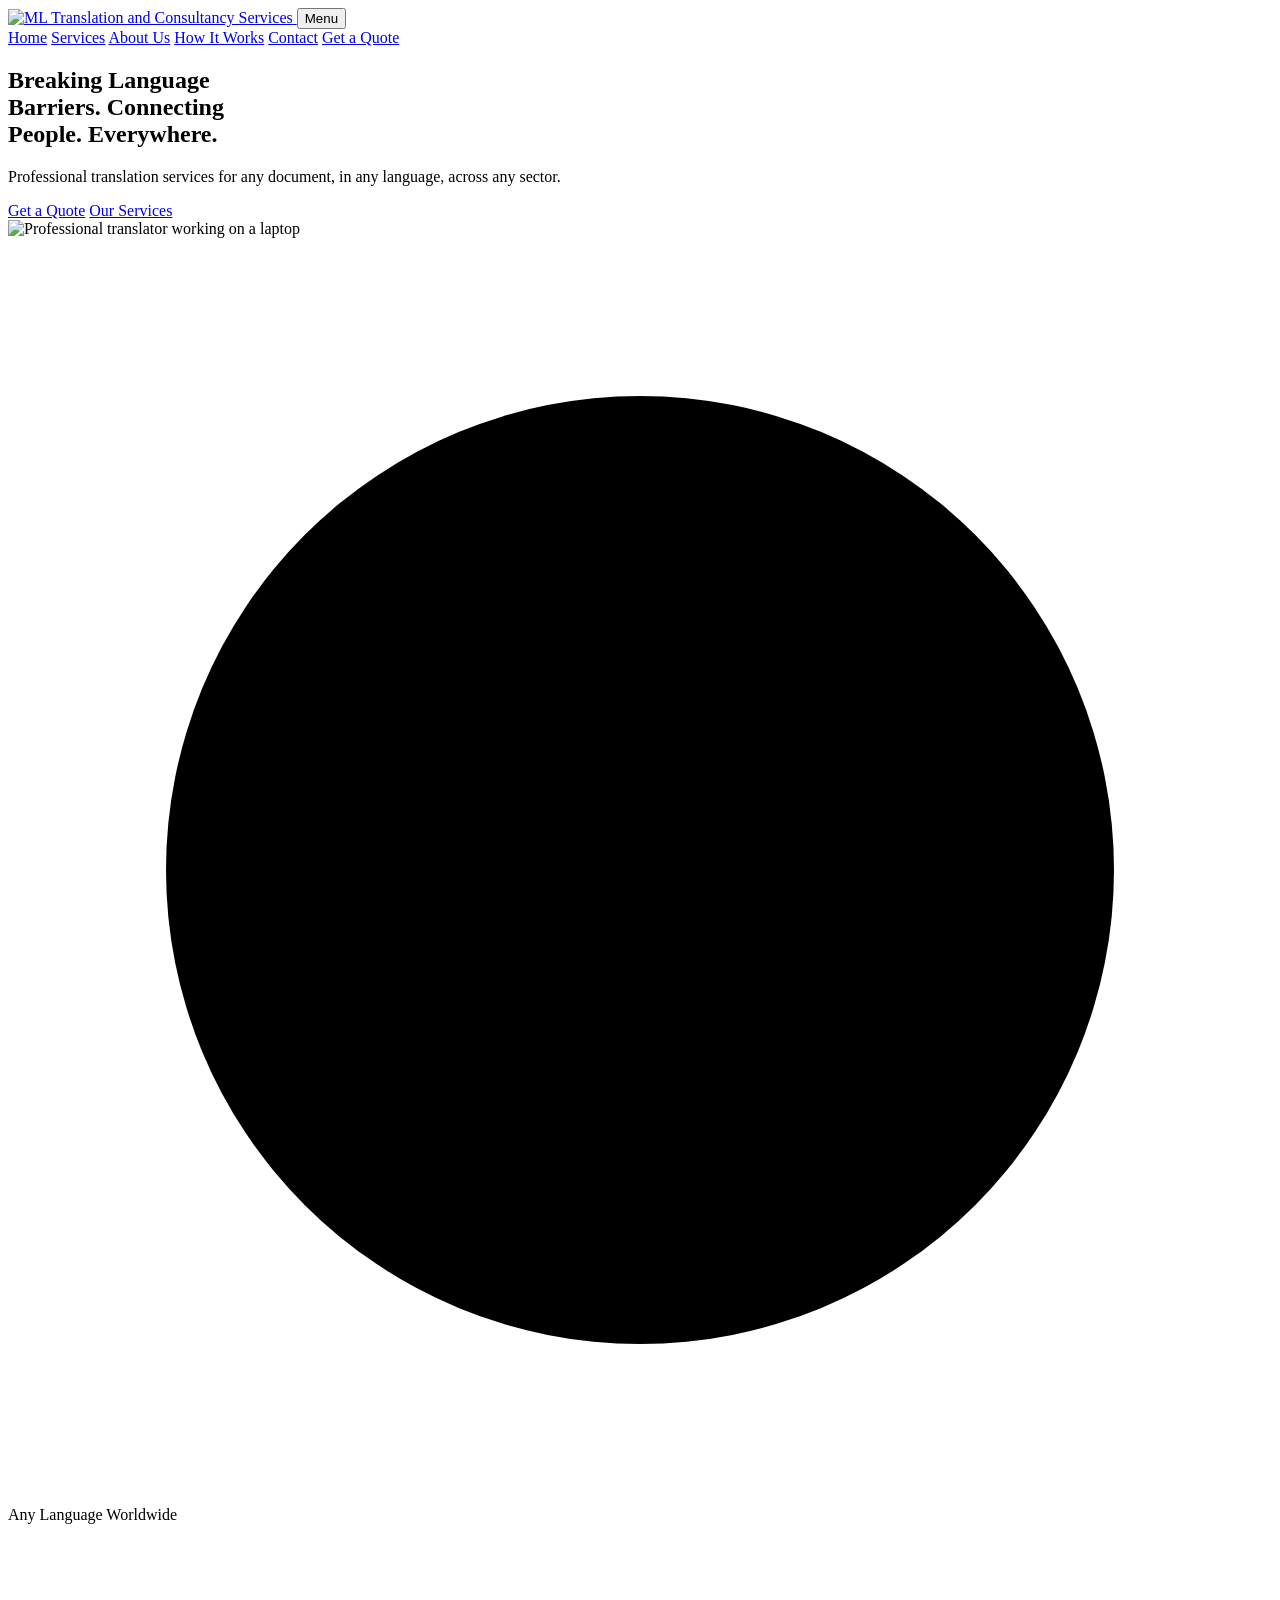
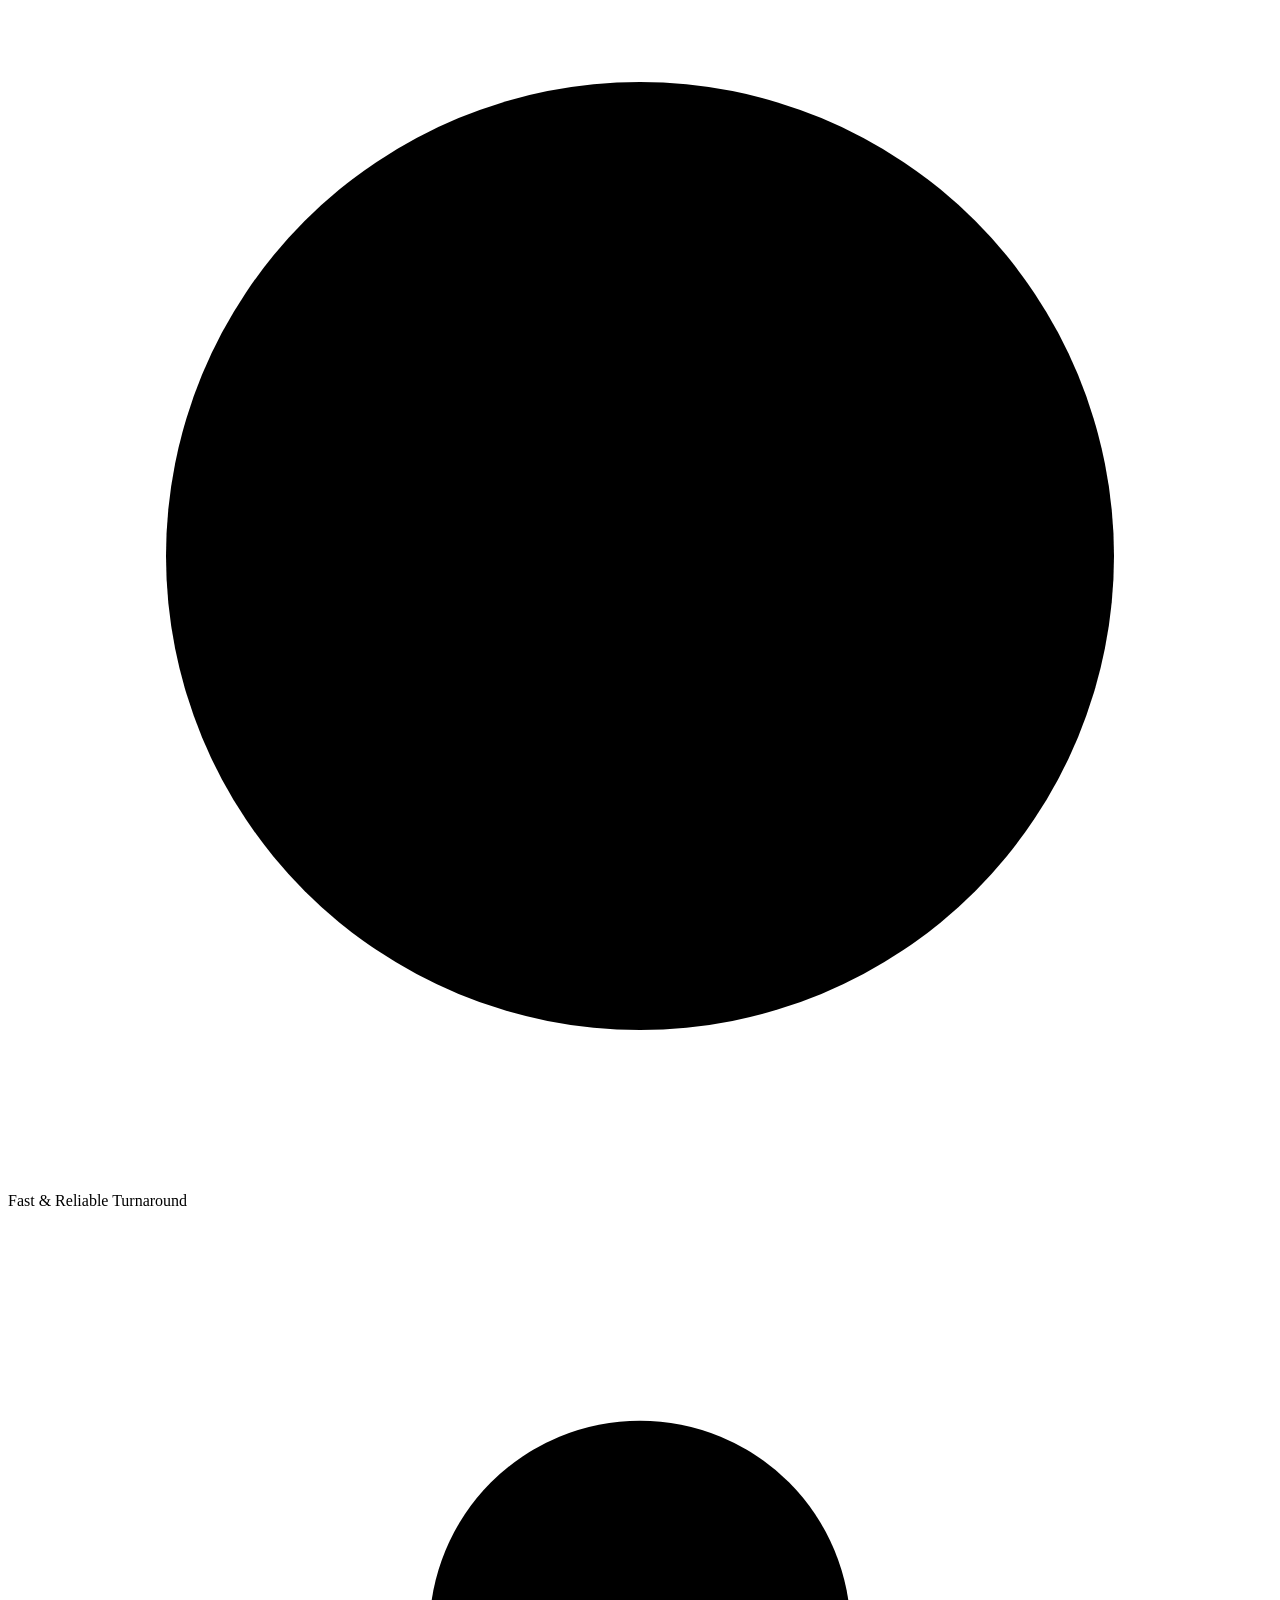
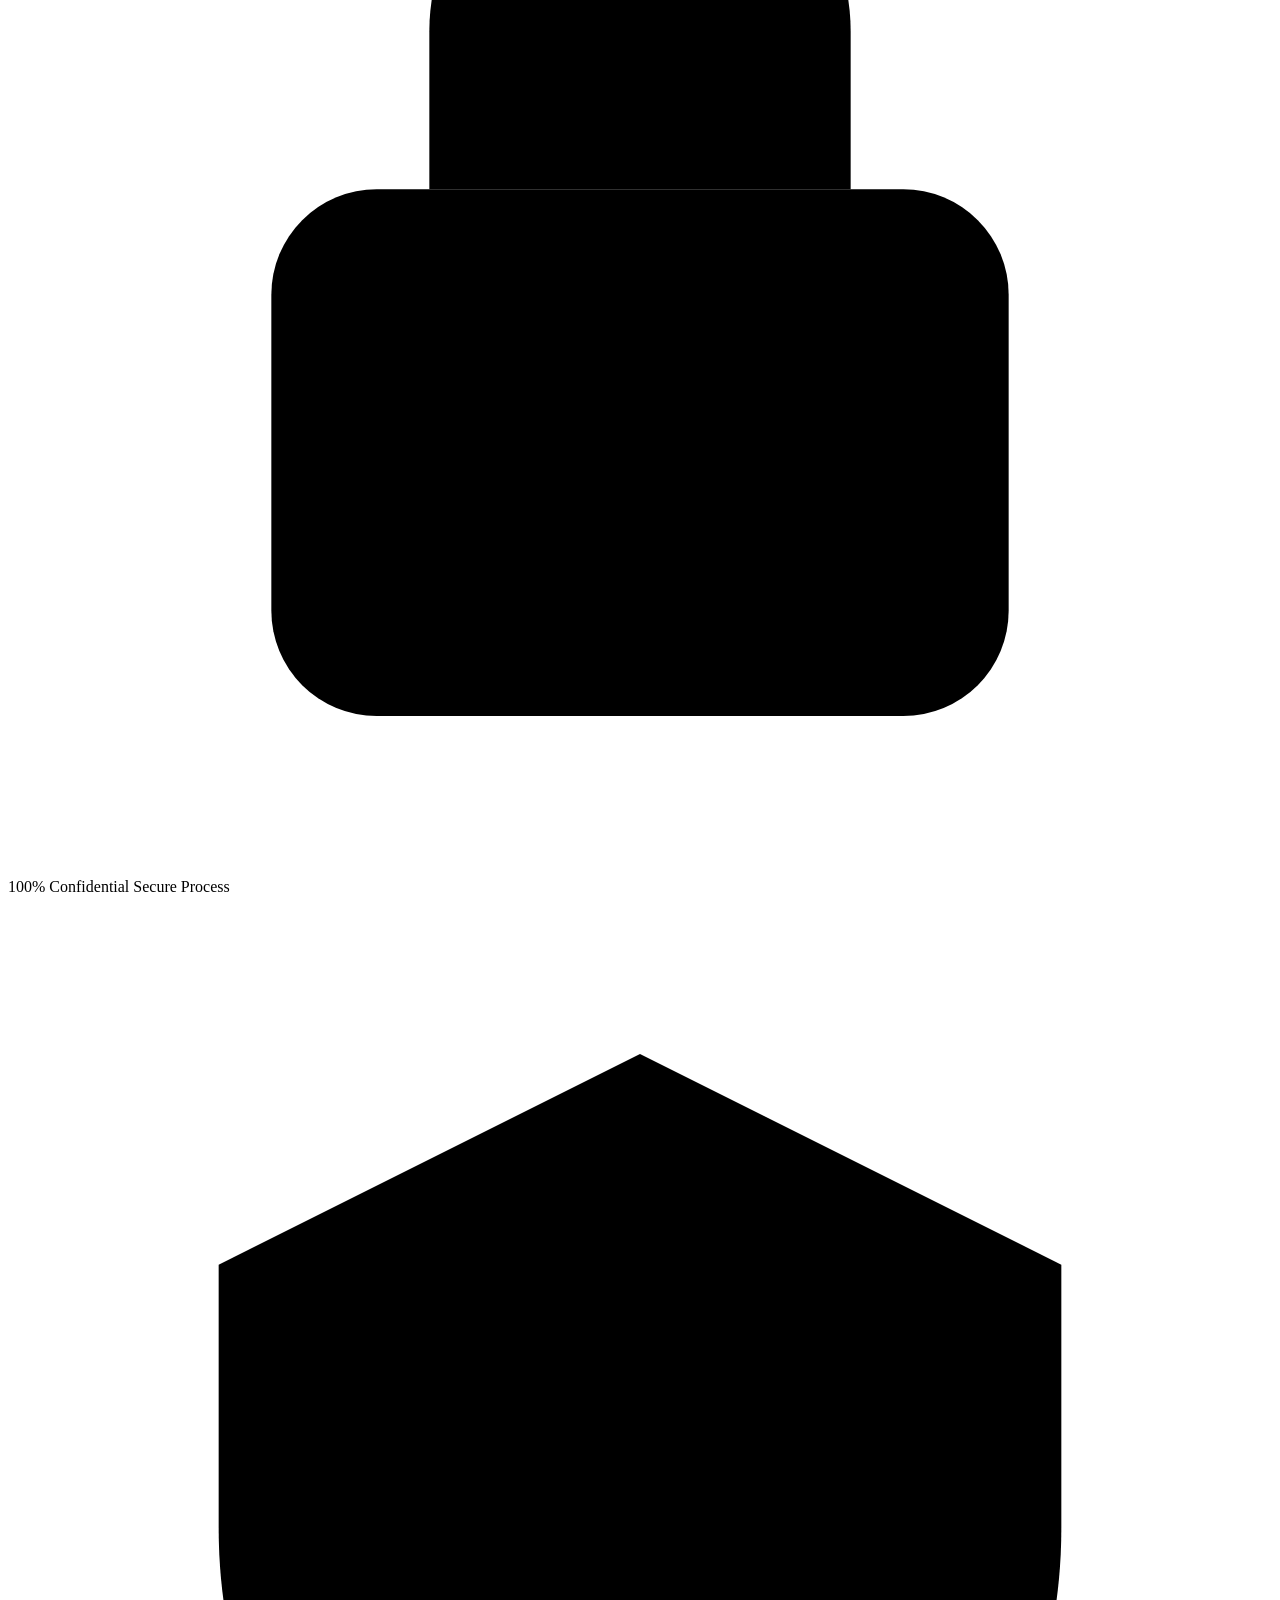
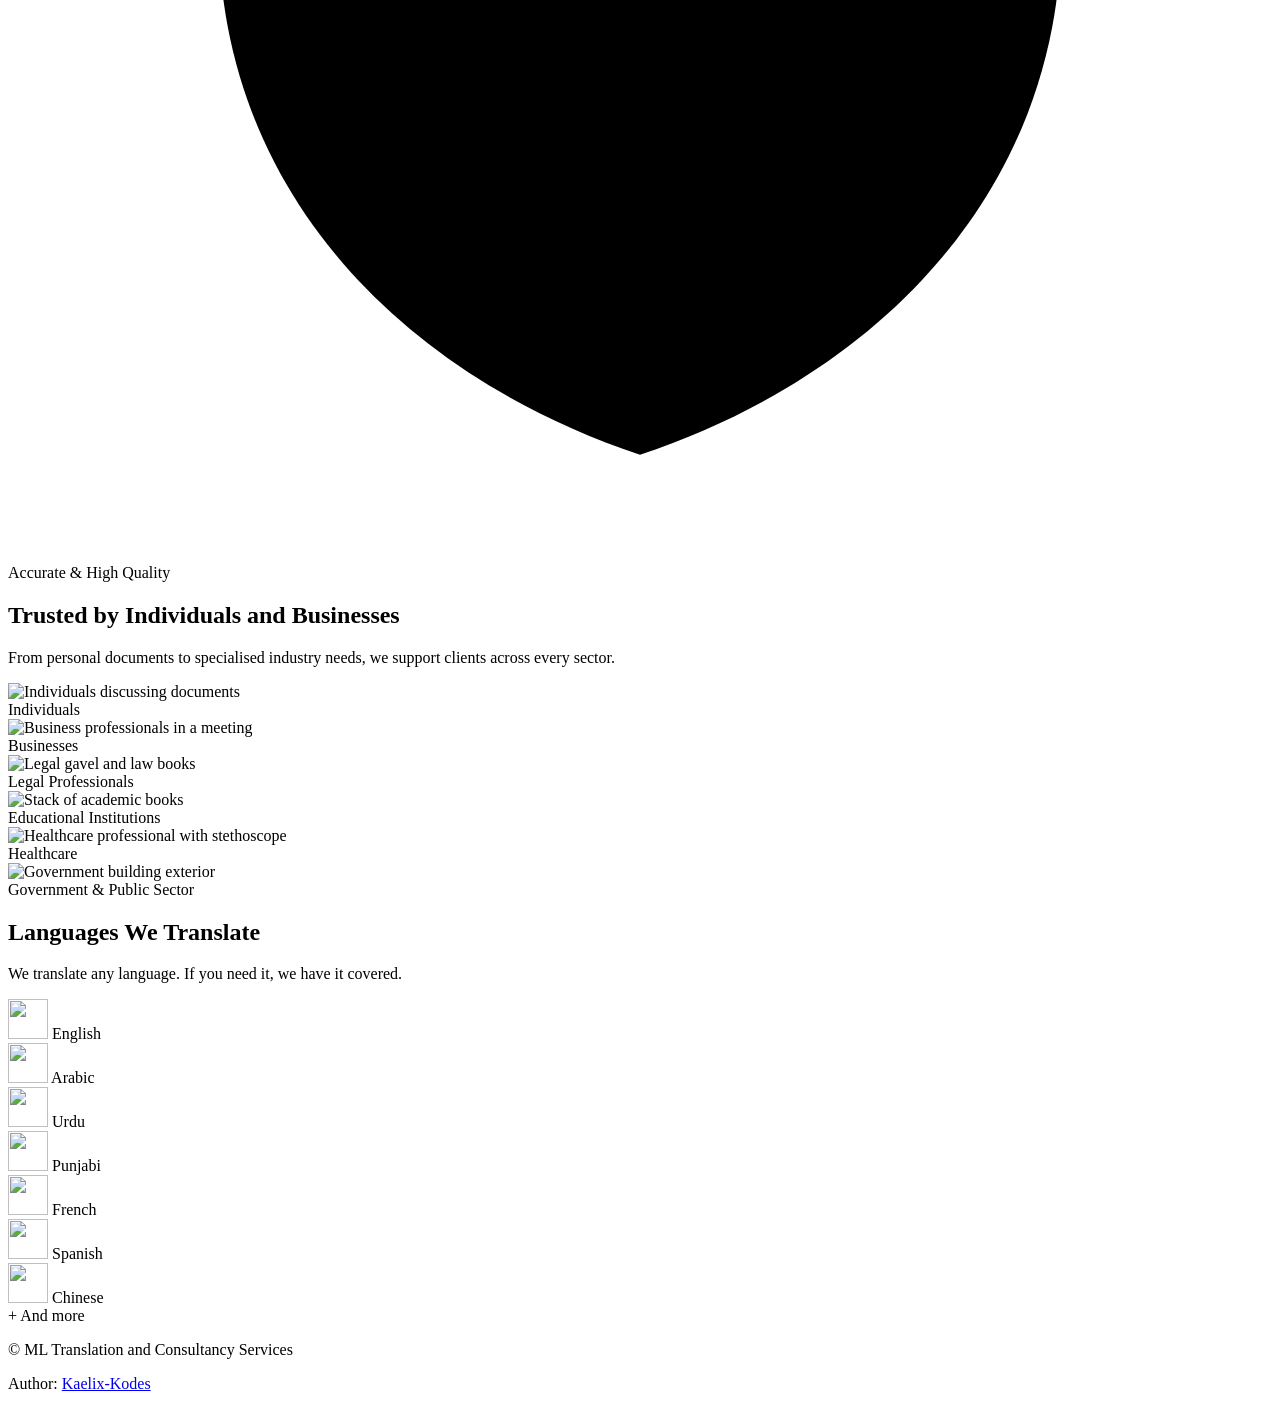
==== index.html @ 9644a15c "Add the ML Translation home page as the initial site entry point. Co-authored-by: Cursor <cursoragen" ====
<!DOCTYPE html>
<html lang="en">
  <head>
    <meta charset="UTF-8" />
    <meta name="viewport" content="width=device-width, initial-scale=1.0" />
    <title>ML Translation and Consultancy Services</title>
    <meta
      name="description"
      content="Professional translation services for any document, in any language, across any sector."
    />
    <link rel="stylesheet" href="css/styles.css" />
  </head>
  <body>
    <header class="site-header">
      <div class="container site-header__inner">
        <a class="logo" href="index.html">
          <img
            class="logo__image"
            src="assets/logo.jpg"
            alt="ML Translation and Consultancy Services"
            width="220"
            height="120"
          />
        </a>
        <button
          class="nav-toggle"
          aria-expanded="false"
          aria-controls="site-nav"
          type="button"
        >
          <span class="nav-toggle__bar"></span>
          <span class="visually-hidden">Menu</span>
        </button>
        <nav class="site-nav" id="site-nav">
          <a href="index.html" aria-current="page">Home</a>
          <a href="services.html">Services</a>
          <a href="about.html">About Us</a>
          <a href="how-it-works.html">How It Works</a>
          <a href="contact.html">Contact</a>
          <a class="btn btn--primary" href="contact.html">Get a Quote</a>
        </nav>
      </div>
    </header>

    <main>
      <section class="container hero">
        <div class="hero__content">
          <h1 class="hero__title">
            Breaking Language<br />
            Barriers.<span class="accent"> Connecting</span><br />
            People. Everywhere.
          </h1>
          <p class="hero__text">
            Professional translation services for any document, in any language,
            across any sector.
          </p>
          <div class="hero__actions">
            <a class="btn btn--primary" href="contact.html">Get a Quote</a>
            <a class="btn btn--ghost" href="services.html">Our Services</a>
          </div>
        </div>
        <div class="hero__media">
          <img
            src="https://images.unsplash.com/photo-1573496359142-b8d87734a5a2?w=1200&q=80"
            alt="Professional translator working on a laptop"
            width="1200"
            height="900"
          />
        </div>
      </section>

      <section class="trust-bar" aria-label="Key benefits">
        <div class="container trust-bar__grid">
          <div class="trust-bar__item">
            <span class="trust-bar__icon" aria-hidden="true">
              <svg viewBox="0 0 24 24"><circle cx="12" cy="12" r="9" /><path d="M3 12h18M12 3a15 15 0 0 1 0 18M12 3a15 15 0 0 0 0 18" /></svg>
            </span>
            Any Language Worldwide
          </div>
          <div class="trust-bar__item">
            <span class="trust-bar__icon" aria-hidden="true">
              <svg viewBox="0 0 24 24"><circle cx="12" cy="12" r="9" /><path d="M12 7v5l3 2" /></svg>
            </span>
            Fast &amp; Reliable Turnaround
          </div>
          <div class="trust-bar__item">
            <span class="trust-bar__icon" aria-hidden="true">
              <svg viewBox="0 0 24 24"><rect x="5" y="11" width="14" height="10" rx="2" /><path d="M8 11V8a4 4 0 0 1 8 0v3" /></svg>
            </span>
            100% Confidential Secure Process
          </div>
          <div class="trust-bar__item">
            <span class="trust-bar__icon" aria-hidden="true">
              <svg viewBox="0 0 24 24"><path d="M12 3l8 4v5c0 5-3.5 8.5-8 10-4.5-1.5-8-5-8-10V7l8-4z" /><path d="M9 12l2 2 4-4" /></svg>
            </span>
            Accurate &amp; High Quality
          </div>
        </div>
      </section>

      <section class="section">
        <div class="container">
          <h2 class="section__title">Trusted by Individuals and Businesses</h2>
          <p class="section__lead">
            From personal documents to specialised industry needs, we support
            clients across every sector.
          </p>
          <div class="audience-grid">
            <article class="card audience-card">
              <img
                src="https://images.unsplash.com/photo-1521737711867-e3b97375f902?w=800&q=80"
                alt="Individuals discussing documents"
                width="800"
                height="500"
              />
              <div class="audience-card__body">Individuals</div>
            </article>
            <article class="card audience-card">
              <img
                src="https://images.unsplash.com/photo-1556761175-5973dc0f32e7?w=800&q=80"
                alt="Business professionals in a meeting"
                width="800"
                height="500"
              />
              <div class="audience-card__body">Businesses</div>
            </article>
            <article class="card audience-card">
              <img
                src="https://images.unsplash.com/photo-1589829545856-d10d557cf95f?w=800&q=80"
                alt="Legal gavel and law books"
                width="800"
                height="500"
              />
              <div class="audience-card__body">Legal Professionals</div>
            </article>
            <article class="card audience-card">
              <img
                src="https://images.unsplash.com/photo-1524995997946-a1c2e315a42f?w=800&q=80"
                alt="Stack of academic books"
                width="800"
                height="500"
              />
              <div class="audience-card__body">Educational Institutions</div>
            </article>
            <article class="card audience-card">
              <img
                src="https://images.unsplash.com/photo-1576091160399-112ba8d25d1d?w=800&q=80"
                alt="Healthcare professional with stethoscope"
                width="800"
                height="500"
              />
              <div class="audience-card__body">Healthcare</div>
            </article>
            <article class="card audience-card">
              <img
                src="https://images.unsplash.com/photo-1529107386315-e1a2ed48a620?w=800&q=80"
                alt="Government building exterior"
                width="800"
                height="500"
              />
              <div class="audience-card__body">Government &amp; Public Sector</div>
            </article>
          </div>
        </div>
      </section>

      <section class="section section--tight languages">
        <div class="container">
          <h2 class="section__title">Languages We Translate</h2>
          <p class="section__lead">
            We translate any language. If you need it, we have it covered.
          </p>
          <div class="languages__row">
            <div class="language-item">
              <img class="language-item__flag" src="https://flagcdn.com/w80/gb.png" alt="" width="40" height="40" />
              English
            </div>
            <div class="language-item">
              <img class="language-item__flag" src="https://flagcdn.com/w80/sa.png" alt="" width="40" height="40" />
              Arabic
            </div>
            <div class="language-item">
              <img class="language-item__flag" src="https://flagcdn.com/w80/pk.png" alt="" width="40" height="40" />
              Urdu
            </div>
            <div class="language-item">
              <img class="language-item__flag" src="https://flagcdn.com/w80/in.png" alt="" width="40" height="40" />
              Punjabi
            </div>
            <div class="language-item">
              <img class="language-item__flag" src="https://flagcdn.com/w80/fr.png" alt="" width="40" height="40" />
              French
            </div>
            <div class="language-item">
              <img class="language-item__flag" src="https://flagcdn.com/w80/es.png" alt="" width="40" height="40" />
              Spanish
            </div>
            <div class="language-item">
              <img class="language-item__flag" src="https://flagcdn.com/w80/cn.png" alt="" width="40" height="40" />
              Chinese
            </div>
            <div class="language-item">
              <span class="language-item__more" aria-hidden="true">+</span>
              And more
            </div>
          </div>
        </div>
      </section>
    </main>

    <footer class="site-footer">
      <div class="container site-footer__inner">
        <p>
          &copy; <span id="year"></span> ML Translation and Consultancy Services
        </p>
        <p>
          Author:
          <a
            href="https://www.kaelix-kodes.com"
            target="_blank"
            rel="noopener noreferrer"
            >Kaelix-Kodes</a
          >
        </p>
      </div>
    </footer>

    <script src="js/main.js"></script>
  </body>
</html>
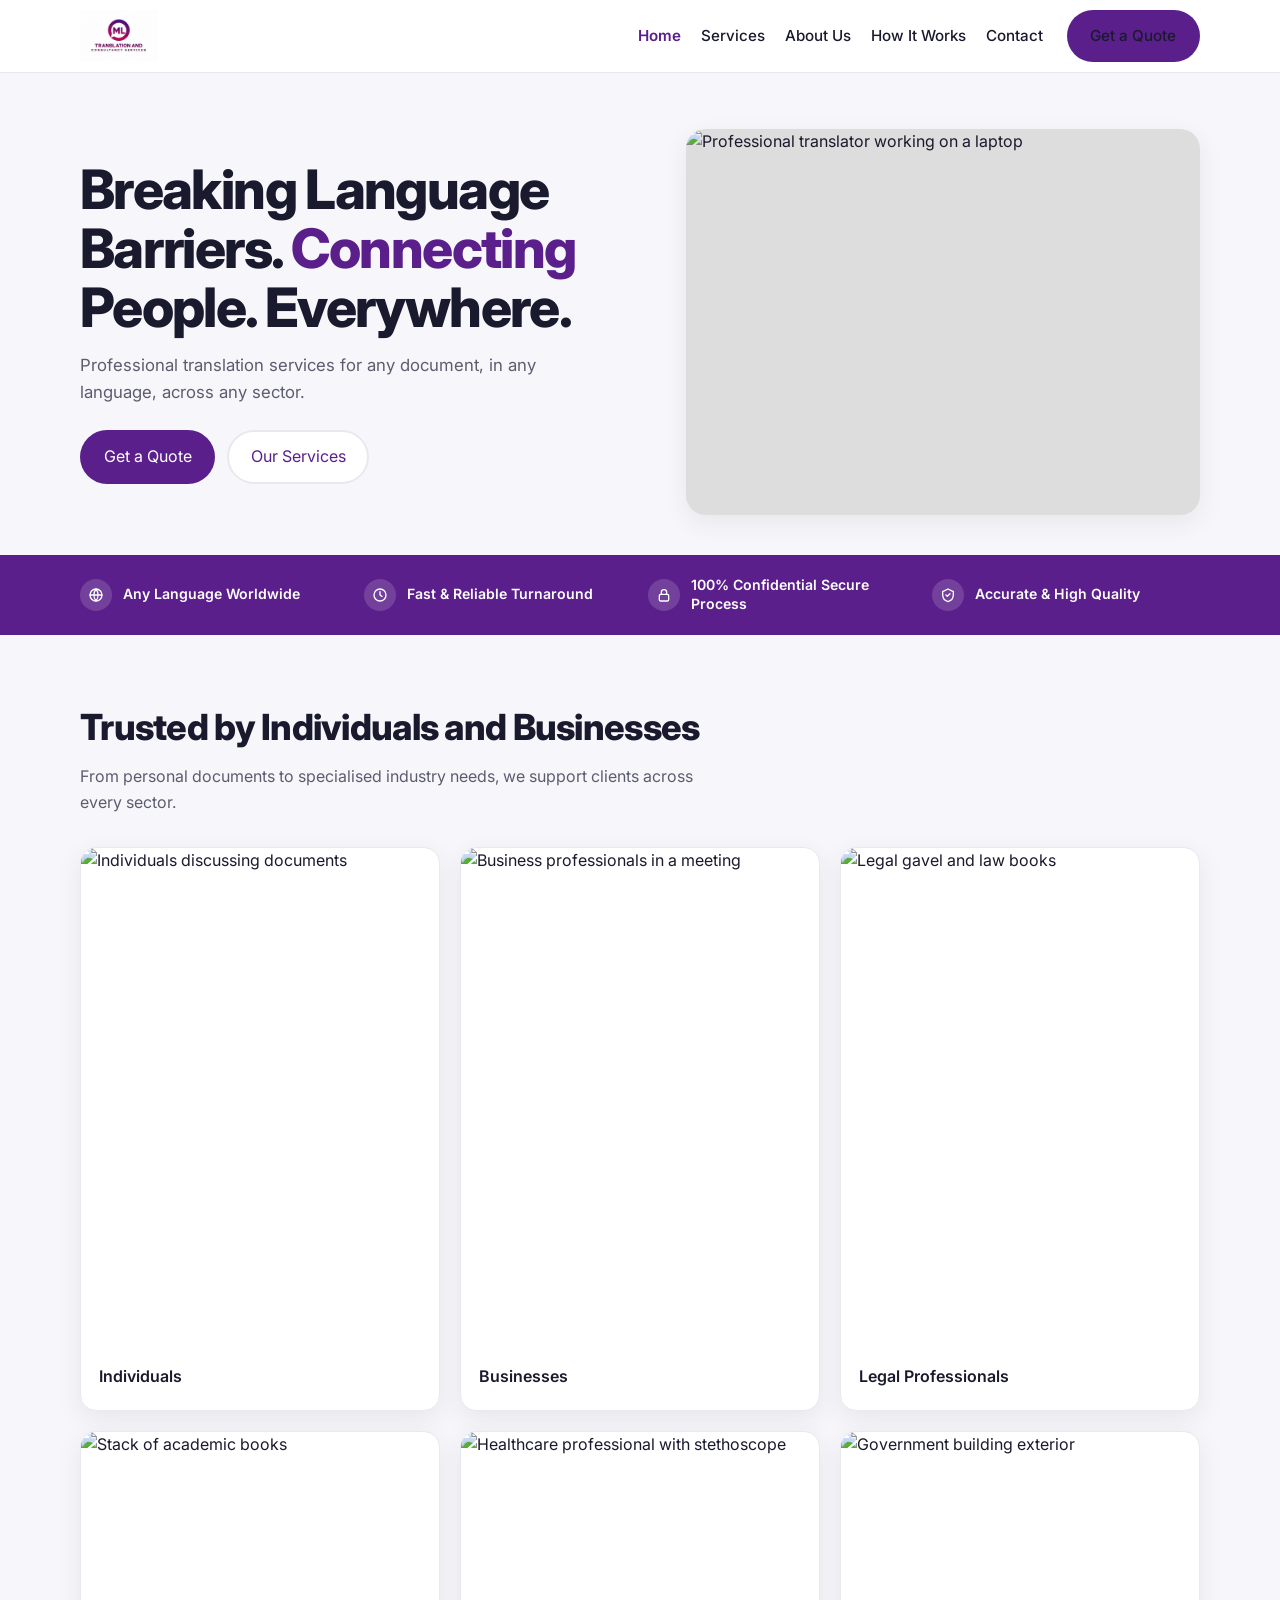
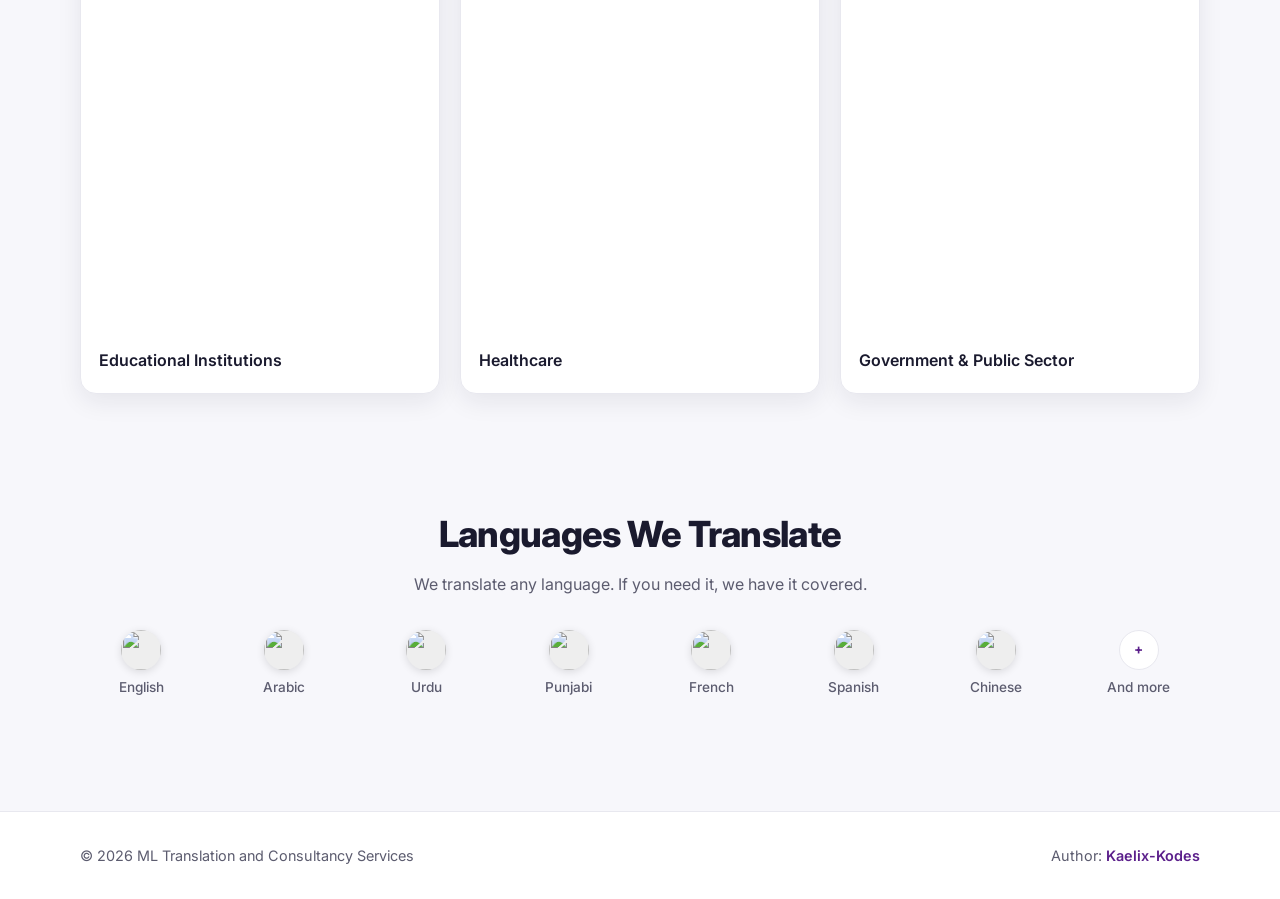
==== commit 69d6c31b: "Update homepage structure and logo asset" ====
--- a/index.html
+++ b/index.html
@@ -10,16 +10,16 @@
     />
     <link rel="stylesheet" href="css/styles.css" />
   </head>
-  <body>
+  <body class="home-page">
     <header class="site-header">
       <div class="container site-header__inner">
         <a class="logo" href="index.html">
           <img
             class="logo__image"
-            src="assets/logo.jpg"
+            src="assets/logo.jpeg"
             alt="ML Translation and Consultancy Services"
-            width="220"
-            height="120"
+            width="1536"
+            height="1024"
           />
         </a>
         <button
@@ -61,7 +61,7 @@
         </div>
         <div class="hero__media">
           <img
-            src="https://images.unsplash.com/photo-1573496359142-b8d87734a5a2?w=1200&q=80"
+            src="https://images.pexels.com/photos/5387239/pexels-photo-5387239.jpeg?auto=compress&amp;cs=tinysrgb&amp;w=1600"
             alt="Professional translator working on a laptop"
             width="1200"
             height="900"
@@ -98,7 +98,7 @@
         </div>
       </section>
 
-      <section class="section">
+      <section class="section audience">
         <div class="container">
           <h2 class="section__title">Trusted by Individuals and Businesses</h2>
           <p class="section__lead">
--- a/css/styles.css
+++ b/css/styles.css
@@ -0,0 +1,953 @@
+@import url("https://fonts.googleapis.com/css2?family=Inter:wght@400;500;600;700;800&display=swap");
+
+:root {
+  --color-primary: #5b1f8b;
+  --color-primary-dark: #4a1870;
+  --color-text: #1a1a2e;
+  --color-muted: #5c5c6f;
+  --color-bg: #f7f7fb;
+  --color-surface: #ffffff;
+  --color-border: #e8e8ef;
+  --radius: 1rem;
+  --radius-pill: 999px;
+  --shadow: 0 8px 24px rgba(26, 26, 46, 0.08);
+  --container: 1120px;
+  --font: "Inter", system-ui, -apple-system, sans-serif;
+}
+
+*,
+*::before,
+*::after {
+  box-sizing: border-box;
+}
+
+html {
+  scroll-behavior: smooth;
+}
+
+body {
+  margin: 0;
+  font-family: var(--font);
+  color: var(--color-text);
+  background: var(--color-bg);
+  line-height: 1.6;
+  min-height: 100dvh;
+}
+
+img {
+  max-width: 100%;
+  display: block;
+}
+
+a {
+  color: inherit;
+}
+
+.container {
+  width: min(100% - 2rem, var(--container));
+  margin-inline: auto;
+}
+
+.btn {
+  display: inline-flex;
+  align-items: center;
+  justify-content: center;
+  gap: 0.5rem;
+  padding: 0.75rem 1.35rem;
+  border-radius: var(--radius-pill);
+  font-weight: 600;
+  text-decoration: none;
+  border: 2px solid transparent;
+  cursor: pointer;
+  font: inherit;
+  transition: background 0.2s ease, color 0.2s ease, transform 0.15s ease;
+}
+
+.btn:active {
+  transform: scale(0.98);
+}
+
+.btn--primary {
+  background: var(--color-primary);
+  color: #fff;
+}
+
+.btn--primary:hover {
+  background: var(--color-primary-dark);
+}
+
+.btn--ghost {
+  background: #fff;
+  color: var(--color-primary);
+  border-color: var(--color-border);
+}
+
+.btn--ghost:hover {
+  border-color: var(--color-primary);
+}
+
+.btn--light {
+  background: #fff;
+  color: var(--color-primary);
+}
+
+.btn--light:hover {
+  background: #f3eafc;
+}
+
+.site-header {
+  background: #fff;
+  border-bottom: 1px solid var(--color-border);
+  position: sticky;
+  top: 0;
+  z-index: 50;
+}
+
+.site-header__inner {
+  display: flex;
+  align-items: center;
+  justify-content: space-between;
+  gap: 1rem;
+  min-height: 4.5rem;
+  position: relative;
+}
+
+.logo {
+  display: flex;
+  align-items: center;
+  text-decoration: none;
+  color: inherit;
+  flex-shrink: 0;
+}
+
+.logo__image {
+  display: block;
+  height: 3.25rem;
+  width: auto;
+  max-width: min(220px, 55vw);
+  object-fit: contain;
+}
+
+.site-nav {
+  display: flex;
+  align-items: center;
+  gap: 1.25rem;
+}
+
+.site-nav a {
+  text-decoration: none;
+  color: var(--color-text);
+  font-weight: 500;
+  font-size: 0.95rem;
+}
+
+.site-nav a:hover {
+  color: var(--color-primary);
+}
+
+.site-nav a.is-active,
+.site-nav a[aria-current="page"] {
+  color: var(--color-primary);
+  font-weight: 600;
+}
+
+.site-nav .btn {
+  margin-left: 0.25rem;
+}
+
+.nav-toggle {
+  display: none;
+  background: none;
+  border: 0;
+  padding: 0.5rem;
+  cursor: pointer;
+}
+
+.nav-toggle__bar {
+  display: block;
+  width: 1.4rem;
+  height: 2px;
+  background: var(--color-text);
+  box-shadow: 0 6px 0 var(--color-text), 0 -6px 0 var(--color-text);
+}
+
+.site-footer {
+  margin-top: 4rem;
+  padding: 2rem 0;
+  background: #fff;
+  border-top: 1px solid var(--color-border);
+  color: var(--color-muted);
+  font-size: 0.9rem;
+}
+
+.site-footer__inner {
+  display: flex;
+  flex-wrap: wrap;
+  justify-content: space-between;
+  gap: 0.75rem;
+  align-items: center;
+}
+
+.site-footer p {
+  margin: 0;
+}
+
+.site-footer a {
+  color: var(--color-primary);
+  font-weight: 600;
+  text-decoration: none;
+}
+
+.site-footer a:hover {
+  text-decoration: underline;
+}
+
+.section {
+  padding: 4rem 0;
+}
+
+.section--tight {
+  padding: 3rem 0;
+}
+
+.section__title {
+  font-size: clamp(1.75rem, 3vw, 2.25rem);
+  margin: 0 0 0.5rem;
+  font-weight: 800;
+  letter-spacing: -0.02em;
+}
+
+.section__lead {
+  color: var(--color-muted);
+  margin: 0 0 2rem;
+  max-width: 40rem;
+}
+
+.card {
+  background: var(--color-surface);
+  border: 1px solid var(--color-border);
+  border-radius: var(--radius);
+  overflow: hidden;
+  box-shadow: var(--shadow);
+}
+
+.visually-hidden {
+  position: absolute;
+  width: 1px;
+  height: 1px;
+  padding: 0;
+  margin: -1px;
+  overflow: hidden;
+  clip: rect(0, 0, 0, 0);
+  border: 0;
+}
+
+/* Home */
+.hero {
+  display: grid;
+  grid-template-columns: 1.1fr 1fr;
+  gap: 2.5rem;
+  align-items: center;
+  padding: 3.5rem 0 2.5rem;
+}
+
+.hero__title {
+  font-size: clamp(2.2rem, 4.5vw, 3.4rem);
+  line-height: 1.08;
+  margin: 0 0 1rem;
+  font-weight: 800;
+  letter-spacing: -0.03em;
+}
+
+.hero__title .accent {
+  color: var(--color-primary);
+}
+
+.hero__text {
+  color: var(--color-muted);
+  margin: 0 0 1.5rem;
+  max-width: 32rem;
+  font-size: 1.05rem;
+}
+
+.hero__actions {
+  display: flex;
+  flex-wrap: wrap;
+  gap: 0.75rem;
+}
+
+.hero__media {
+  border-radius: 1.25rem;
+  overflow: hidden;
+  box-shadow: var(--shadow);
+  aspect-ratio: 4 / 3;
+  background: #ddd;
+}
+
+.hero__media img {
+  width: 100%;
+  height: 100%;
+  object-fit: cover;
+}
+
+.trust-bar {
+  background: var(--color-primary);
+  color: #fff;
+  padding: 1.35rem 0;
+}
+
+.trust-bar__grid {
+  display: grid;
+  grid-template-columns: repeat(4, 1fr);
+  gap: 1rem;
+}
+
+.trust-bar__item {
+  display: flex;
+  align-items: center;
+  gap: 0.7rem;
+  font-size: 0.88rem;
+  font-weight: 600;
+  line-height: 1.3;
+}
+
+.trust-bar__icon {
+  width: 2rem;
+  height: 2rem;
+  border-radius: 50%;
+  background: rgba(255, 255, 255, 0.15);
+  display: grid;
+  place-items: center;
+  flex-shrink: 0;
+}
+
+.trust-bar__icon svg {
+  width: 1rem;
+  height: 1rem;
+  fill: none;
+  stroke: currentColor;
+  stroke-width: 2;
+  stroke-linecap: round;
+  stroke-linejoin: round;
+}
+
+.audience-grid {
+  display: grid;
+  grid-template-columns: repeat(3, 1fr);
+  gap: 1.25rem;
+}
+
+.audience-card img {
+  aspect-ratio: 16 / 10;
+  width: 100%;
+  object-fit: cover;
+}
+
+.audience-card__body {
+  padding: 1rem 1.1rem 1.25rem;
+  font-weight: 600;
+}
+
+.languages {
+  text-align: center;
+}
+
+.languages .section__lead {
+  margin-inline: auto;
+}
+
+.languages__row {
+  display: grid;
+  grid-template-columns: repeat(8, 1fr);
+  gap: 1.25rem;
+  align-items: start;
+  margin-top: 2rem;
+}
+
+.language-item {
+  display: grid;
+  gap: 0.45rem;
+  justify-items: center;
+  font-size: 0.85rem;
+  font-weight: 500;
+  color: var(--color-muted);
+}
+
+.language-item__flag {
+  width: 2.5rem;
+  height: 2.5rem;
+  border-radius: 50%;
+  object-fit: cover;
+  box-shadow: 0 2px 8px rgba(0, 0, 0, 0.12);
+  background: #eee;
+}
+
+.language-item__more {
+  width: 2.5rem;
+  height: 2.5rem;
+  border-radius: 50%;
+  background: #fff;
+  border: 1px solid var(--color-border);
+  display: grid;
+  place-items: center;
+  font-weight: 700;
+  color: var(--color-primary);
+}
+
+/* Services */
+.page-intro {
+  padding: 3rem 0 1rem;
+}
+
+.page-hero-media {
+  border-radius: var(--radius);
+  overflow: hidden;
+  margin-bottom: 2rem;
+  aspect-ratio: 21 / 7;
+  background: #ddd;
+}
+
+.page-hero-media img {
+  width: 100%;
+  height: 100%;
+  object-fit: cover;
+}
+
+.services-grid {
+  display: grid;
+  grid-template-columns: repeat(3, 1fr);
+  gap: 1.25rem;
+}
+
+.service-card img {
+  aspect-ratio: 16 / 10;
+  width: 100%;
+  object-fit: cover;
+}
+
+.service-card__body {
+  padding: 1.1rem 1.2rem 1.35rem;
+}
+
+.service-card__body h3 {
+  margin: 0 0 0.4rem;
+  font-size: 1.05rem;
+}
+
+.service-card__body p {
+  margin: 0;
+  color: var(--color-muted);
+  font-size: 0.92rem;
+}
+
+.cta-banner {
+  margin-top: 3rem;
+  background: var(--color-primary);
+  color: #fff;
+  border-radius: 1.25rem;
+  padding: 1.75rem 2rem;
+  display: flex;
+  flex-wrap: wrap;
+  align-items: center;
+  justify-content: space-between;
+  gap: 1rem;
+}
+
+.cta-banner h2 {
+  margin: 0 0 0.35rem;
+  font-size: 1.35rem;
+}
+
+.cta-banner p {
+  margin: 0;
+  opacity: 0.92;
+}
+
+/* About */
+.eyebrow {
+  color: var(--color-primary);
+  font-weight: 600;
+  font-size: 0.95rem;
+  margin: 0 0 0.5rem;
+}
+
+.about-grid {
+  display: grid;
+  grid-template-columns: 1.1fr 1fr;
+  gap: 2.5rem;
+  align-items: center;
+}
+
+.about-grid__media {
+  border-radius: var(--radius);
+  overflow: hidden;
+  aspect-ratio: 4 / 3;
+  box-shadow: var(--shadow);
+  background: #ddd;
+}
+
+.about-grid__media img {
+  width: 100%;
+  height: 100%;
+  object-fit: cover;
+}
+
+.value-grid {
+  display: grid;
+  grid-template-columns: repeat(4, 1fr);
+  gap: 1.25rem;
+  margin-top: 3rem;
+}
+
+.value-card {
+  background: #fff;
+  border: 1px solid var(--color-border);
+  border-radius: var(--radius);
+  padding: 1.35rem 1.15rem;
+  text-align: center;
+  box-shadow: var(--shadow);
+}
+
+.value-card__icon {
+  width: 2.75rem;
+  height: 2.75rem;
+  margin: 0 auto 0.75rem;
+  border-radius: 50%;
+  background: rgba(91, 31, 139, 0.1);
+  color: var(--color-primary);
+  display: grid;
+  place-items: center;
+}
+
+.value-card__icon svg {
+  width: 1.25rem;
+  height: 1.25rem;
+  fill: none;
+  stroke: currentColor;
+  stroke-width: 2;
+  stroke-linecap: round;
+  stroke-linejoin: round;
+}
+
+.value-card h3 {
+  margin: 0 0 0.4rem;
+  font-size: 1rem;
+}
+
+.value-card p {
+  margin: 0;
+  color: var(--color-muted);
+  font-size: 0.88rem;
+}
+
+.about-cta {
+  margin-top: 3rem;
+  display: grid;
+  grid-template-columns: 1.2fr 1fr;
+  border-radius: 1.25rem;
+  overflow: hidden;
+  min-height: 280px;
+  box-shadow: var(--shadow);
+}
+
+.about-cta__media {
+  background: #1e293b;
+  min-height: 280px;
+}
+
+.about-cta__media img {
+  width: 100%;
+  height: 100%;
+  object-fit: cover;
+  min-height: 280px;
+}
+
+.about-cta__body {
+  padding: 2.25rem;
+  display: flex;
+  flex-direction: column;
+  justify-content: center;
+  gap: 1rem;
+  background: linear-gradient(135deg, #1e293b, #5b1f8b);
+  color: #fff;
+}
+
+.about-cta__body h2 {
+  margin: 0;
+  font-size: clamp(1.5rem, 2.5vw, 2rem);
+  line-height: 1.2;
+}
+
+.about-cta__body p {
+  margin: 0;
+  opacity: 0.9;
+}
+
+/* How it works */
+.steps {
+  display: flex;
+  align-items: flex-start;
+  justify-content: space-between;
+  gap: 0.5rem;
+  margin: 2.5rem 0 3rem;
+}
+
+.step {
+  flex: 1;
+  text-align: center;
+}
+
+.step__icon {
+  width: 3.5rem;
+  height: 3.5rem;
+  margin: 0 auto 0.85rem;
+  border-radius: 50%;
+  background: var(--color-primary);
+  color: #fff;
+  display: grid;
+  place-items: center;
+  font-size: 1.1rem;
+  font-weight: 700;
+  box-shadow: 0 8px 18px rgba(91, 31, 139, 0.25);
+}
+
+.step__icon svg {
+  width: 1.35rem;
+  height: 1.35rem;
+  fill: none;
+  stroke: currentColor;
+  stroke-width: 2;
+  stroke-linecap: round;
+  stroke-linejoin: round;
+}
+
+.step__title {
+  font-weight: 700;
+  margin: 0 0 0.35rem;
+  font-size: 1rem;
+}
+
+.step__text {
+  margin: 0;
+  color: var(--color-muted);
+  font-size: 0.88rem;
+}
+
+.step-arrow {
+  align-self: center;
+  color: var(--color-primary);
+  flex: 0 0 auto;
+  margin-top: -1.5rem;
+  opacity: 0.7;
+}
+
+.step-arrow svg {
+  width: 1.5rem;
+  height: 1.5rem;
+  fill: none;
+  stroke: currentColor;
+  stroke-width: 2;
+}
+
+.reassure-grid {
+  display: grid;
+  grid-template-columns: repeat(3, 1fr);
+  gap: 1.25rem;
+}
+
+.reassure-card {
+  background: #fff;
+  border: 1px solid var(--color-border);
+  border-radius: var(--radius);
+  padding: 1.35rem;
+  box-shadow: var(--shadow);
+}
+
+.reassure-card__icon {
+  width: 2.5rem;
+  height: 2.5rem;
+  border-radius: 0.65rem;
+  background: rgba(91, 31, 139, 0.1);
+  color: var(--color-primary);
+  display: grid;
+  place-items: center;
+  margin-bottom: 0.85rem;
+}
+
+.reassure-card__icon svg {
+  width: 1.2rem;
+  height: 1.2rem;
+  fill: none;
+  stroke: currentColor;
+  stroke-width: 2;
+  stroke-linecap: round;
+  stroke-linejoin: round;
+}
+
+.reassure-card h3 {
+  margin: 0 0 0.4rem;
+  font-size: 1rem;
+}
+
+.reassure-card p {
+  margin: 0;
+  color: var(--color-muted);
+  font-size: 0.92rem;
+}
+
+/* Contact */
+.contact-layout {
+  display: grid;
+  grid-template-columns: 0.9fr 1.1fr;
+  gap: 0;
+  border-radius: 1.25rem;
+  overflow: hidden;
+  box-shadow: var(--shadow);
+  margin: 2rem 0 3rem;
+  min-height: 560px;
+}
+
+.contact-panel {
+  background: var(--color-primary);
+  color: #fff;
+  padding: 2.25rem;
+}
+
+.contact-panel h1 {
+  margin: 0 0 0.75rem;
+  font-size: clamp(1.75rem, 3vw, 2.25rem);
+}
+
+.contact-panel > p {
+  opacity: 0.92;
+  margin: 0;
+}
+
+.contact-list {
+  list-style: none;
+  padding: 0;
+  margin: 2rem 0 0;
+  display: grid;
+  gap: 1.15rem;
+}
+
+.contact-list li {
+  display: grid;
+  gap: 0.2rem;
+}
+
+.contact-list strong {
+  display: block;
+  font-size: 0.85rem;
+  opacity: 0.85;
+  font-weight: 600;
+}
+
+.contact-list span,
+.contact-list a {
+  color: #fff;
+  text-decoration: none;
+  font-weight: 500;
+}
+
+.contact-list a:hover {
+  text-decoration: underline;
+}
+
+.contact-form-panel {
+  background: #fff;
+  padding: 2.25rem;
+}
+
+.contact-form-panel h2 {
+  margin: 0 0 1.25rem;
+  font-size: 1.5rem;
+}
+
+.form-grid {
+  display: grid;
+  grid-template-columns: 1fr 1fr;
+  gap: 1rem;
+}
+
+.form-field {
+  display: grid;
+  gap: 0.35rem;
+}
+
+.form-field--full {
+  grid-column: 1 / -1;
+}
+
+.form-field label {
+  font-weight: 600;
+  font-size: 0.9rem;
+}
+
+.form-field input,
+.form-field select,
+.form-field textarea {
+  font: inherit;
+  padding: 0.7rem 0.85rem;
+  border: 1px solid var(--color-border);
+  border-radius: 0.65rem;
+  background: #fafafa;
+  color: var(--color-text);
+  width: 100%;
+}
+
+.form-field input:focus,
+.form-field select:focus,
+.form-field textarea:focus {
+  outline: 2px solid rgba(91, 31, 139, 0.35);
+  border-color: var(--color-primary);
+  background: #fff;
+}
+
+.form-field input.is-invalid,
+.form-field select.is-invalid,
+.form-field textarea.is-invalid {
+  border-color: #c0392b;
+  background: #fff5f5;
+}
+
+.form-field textarea {
+  min-height: 110px;
+  resize: vertical;
+}
+
+.dropzone {
+  border: 2px dashed var(--color-border);
+  border-radius: 0.85rem;
+  padding: 1.5rem;
+  text-align: center;
+  color: var(--color-muted);
+  background: #fafafa;
+  cursor: pointer;
+  transition: border-color 0.2s ease, background 0.2s ease;
+}
+
+.dropzone:hover {
+  border-color: var(--color-primary);
+  background: #faf5ff;
+}
+
+.dropzone input {
+  display: none;
+}
+
+.dropzone strong {
+  color: var(--color-primary);
+}
+
+.form-actions {
+  margin-top: 0.5rem;
+}
+
+.form-actions .btn {
+  width: 100%;
+}
+
+#quote-success {
+  padding: 2rem;
+  background: rgba(91, 31, 139, 0.08);
+  border-radius: var(--radius);
+  border: 1px solid var(--color-border);
+}
+
+#quote-success h2 {
+  margin: 0 0 0.5rem;
+  color: var(--color-primary);
+}
+
+#quote-success p {
+  margin: 0;
+  color: var(--color-muted);
+}
+
+@media (max-width: 900px) {
+  .nav-toggle {
+    display: inline-flex;
+  }
+
+  .site-nav {
+    display: none;
+    position: absolute;
+    inset: 4.5rem 0 auto 0;
+    background: #fff;
+    flex-direction: column;
+    align-items: stretch;
+    padding: 1rem 1.25rem 1.25rem;
+    border-bottom: 1px solid var(--color-border);
+    box-shadow: var(--shadow);
+  }
+
+  .site-nav.is-open {
+    display: flex;
+  }
+
+  .site-nav .btn {
+    margin-left: 0;
+    width: 100%;
+  }
+
+  .hero,
+  .about-grid,
+  .about-cta,
+  .contact-layout {
+    grid-template-columns: 1fr;
+  }
+
+  .trust-bar__grid,
+  .audience-grid,
+  .services-grid,
+  .value-grid {
+    grid-template-columns: 1fr 1fr;
+  }
+
+  .languages__row {
+    grid-template-columns: repeat(4, 1fr);
+  }
+
+  .steps {
+    flex-direction: column;
+    align-items: stretch;
+    gap: 1rem;
+  }
+
+  .step-arrow {
+    transform: rotate(90deg);
+    margin: 0 auto;
+  }
+
+  .reassure-grid,
+  .form-grid {
+    grid-template-columns: 1fr;
+  }
+
+  .page-hero-media {
+    aspect-ratio: 16 / 9;
+  }
+}
+
+@media (max-width: 560px) {
+  .trust-bar__grid,
+  .audience-grid,
+  .services-grid,
+  .value-grid {
+    grid-template-columns: 1fr;
+  }
+
+  .languages__row {
+    grid-template-columns: repeat(2, 1fr);
+  }
+
+  .cta-banner {
+    padding: 1.35rem;
+  }
+
+  .contact-panel,
+  .contact-form-panel {
+    padding: 1.5rem;
+  }
+}
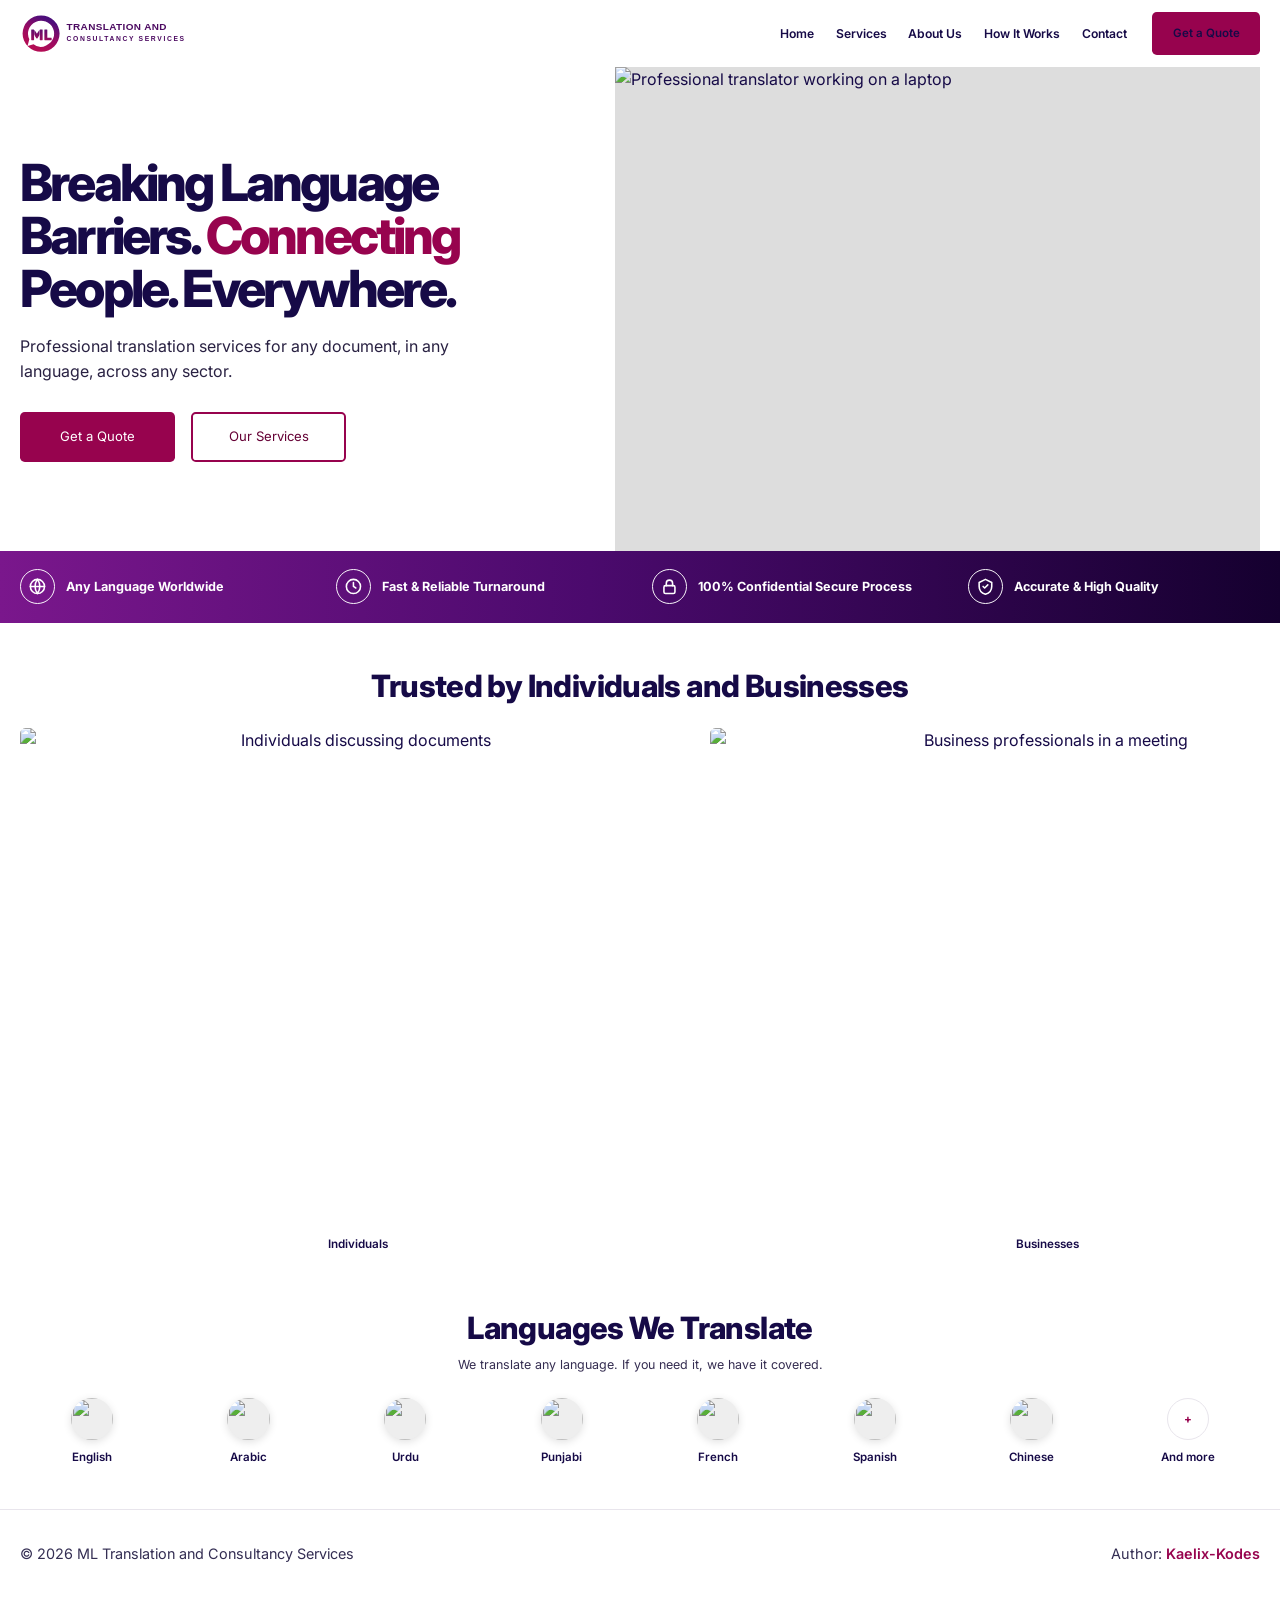
==== commit fb68d743: "Add aligned header logo assets" ====
--- a/index.html
+++ b/index.html
@@ -16,10 +16,10 @@
         <a class="logo" href="index.html">
           <img
             class="logo__image"
-            src="assets/logo.jpeg"
+            src="assets/logo-horizontal.svg"
             alt="ML Translation and Consultancy Services"
-            width="1536"
-            height="1024"
+            width="440"
+            height="110"
           />
         </a>
         <button
--- a/css/styles.css
+++ b/css/styles.css
@@ -951,3 +951,481 @@
     padding: 1.5rem;
   }
 }
+
+/* Homepage: compact editorial layout based on the approved landing-page design. */
+.home-page {
+  --color-primary: #97034e;
+  --color-primary-dark: #74003d;
+  --color-text: #160a47;
+  --color-muted: #342e53;
+  --color-bg: #ffffff;
+  --color-border: #e8e5ec;
+  --container: 1240px;
+  background: #fff;
+}
+
+.home-page .site-header {
+  border: 0;
+  position: relative;
+}
+
+.home-page .site-header__inner {
+  min-height: 4.2rem;
+}
+
+.home-page .logo__image {
+  height: 2.8rem;
+  max-width: 175px;
+}
+
+.home-page .site-nav {
+  gap: 1.35rem;
+}
+
+.home-page .site-nav a {
+  color: #160a47;
+  font-size: 0.76rem;
+  font-weight: 600;
+}
+
+.home-page .site-nav .btn {
+  padding: 0.63rem 1.15rem;
+  border-radius: 0.3rem;
+  font-size: 0.72rem;
+}
+
+.home-page .hero {
+  grid-template-columns: minmax(0, 0.96fr) minmax(0, 1.04fr);
+  gap: 0;
+  min-height: 28rem;
+  padding: 0;
+}
+
+.home-page .hero__content {
+  padding: clamp(2.75rem, 5vw, 5.75rem) clamp(1.75rem, 4vw, 4.75rem) clamp(2.75rem, 5vw, 5.75rem) 0;
+}
+
+.home-page .hero__title {
+  color: #160a47;
+  font-size: clamp(2.2rem, 4vw, 4rem);
+  line-height: 1.03;
+  letter-spacing: -0.055em;
+  margin-bottom: 1.25rem;
+}
+
+.home-page .hero__title .accent {
+  color: #97034e;
+}
+
+.home-page .hero__text {
+  color: #292142;
+  font-size: 1rem;
+  line-height: 1.55;
+  max-width: 27rem;
+  margin-bottom: 1.75rem;
+}
+
+.home-page .hero__actions {
+  gap: 1rem;
+}
+
+.home-page .hero__actions .btn {
+  min-width: 9.7rem;
+  padding: 0.78rem 1.2rem;
+  border-radius: 0.3rem;
+  font-size: 0.82rem;
+}
+
+.home-page .btn--ghost {
+  border-color: #97034e;
+  color: #650035;
+}
+
+.home-page .hero__media {
+  border-radius: 0;
+  box-shadow: none;
+  aspect-ratio: auto;
+  height: 100%;
+  min-height: 28rem;
+}
+
+.home-page .hero__media img {
+  object-position: center;
+}
+
+.home-page .trust-bar {
+  background: linear-gradient(90deg, #7a178c 0%, #4b0a6d 46%, #15002f 100%);
+  padding: 1.15rem 0;
+}
+
+.home-page .trust-bar__grid {
+  gap: 1.5rem;
+}
+
+.home-page .trust-bar__item {
+  font-size: 0.79rem;
+  font-weight: 700;
+}
+
+.home-page .trust-bar__icon {
+  width: 2.2rem;
+  height: 2.2rem;
+  background: transparent;
+  border: 1.5px solid rgba(255, 255, 255, 0.95);
+}
+
+.home-page .trust-bar__icon svg {
+  width: 1.18rem;
+  height: 1.18rem;
+}
+
+.home-page .section {
+  padding: 2.8rem 0 1.4rem;
+}
+
+.home-page .section__title {
+  color: #160a47;
+  font-size: clamp(1.45rem, 2.4vw, 2rem);
+  line-height: 1.2;
+  text-align: center;
+}
+
+.home-page .audience .section__lead {
+  display: none;
+}
+
+.home-page .audience-grid {
+  grid-template-columns: repeat(6, 1fr);
+  gap: 0.95rem;
+  margin-top: 1.5rem;
+}
+
+.home-page .audience-card {
+  background: transparent;
+  border: 0;
+  border-radius: 0;
+  box-shadow: none;
+  overflow: visible;
+  text-align: center;
+}
+
+.home-page .audience-card img {
+  aspect-ratio: 1.35 / 1;
+  border-radius: 0.35rem;
+}
+
+.home-page .audience-card__body {
+  color: #160a47;
+  font-size: 0.73rem;
+  line-height: 1.3;
+  padding: 0.55rem 0 0;
+}
+
+.home-page .languages {
+  padding-top: 2.2rem;
+  padding-bottom: 2.7rem;
+}
+
+.home-page .languages .section__lead {
+  color: #352d51;
+  font-size: 0.78rem;
+  margin-bottom: 0;
+}
+
+.home-page .languages__row {
+  gap: 0.8rem;
+  margin-top: 1.45rem;
+}
+
+.home-page .language-item {
+  color: #160a47;
+  font-size: 0.72rem;
+  font-weight: 600;
+}
+
+.home-page .language-item__flag,
+.home-page .language-item__more {
+  width: 2.65rem;
+  height: 2.65rem;
+}
+
+.home-page .language-item__more {
+  color: #97034e;
+}
+
+.home-page .site-footer {
+  margin-top: 0;
+}
+
+@media (max-width: 900px) {
+  .home-page .hero {
+    grid-template-columns: 1fr;
+  }
+
+  .home-page .hero__content {
+    padding: 3.5rem 0 2.5rem;
+  }
+
+  .home-page .hero__media {
+    min-height: 20rem;
+  }
+
+  .home-page .audience-grid {
+    grid-template-columns: repeat(3, 1fr);
+  }
+}
+
+@media (max-width: 560px) {
+  .home-page .site-header__inner {
+    min-height: 3.9rem;
+  }
+
+  .home-page .site-nav {
+    inset: 3.9rem 0 auto;
+  }
+
+  .home-page .hero__title {
+    font-size: clamp(2.05rem, 10vw, 2.85rem);
+  }
+
+  .home-page .trust-bar__grid {
+    grid-template-columns: 1fr 1fr;
+  }
+
+  .home-page .audience-grid {
+    grid-template-columns: repeat(2, 1fr);
+  }
+
+  .home-page .languages__row {
+    grid-template-columns: repeat(4, 1fr);
+  }
+}
+
+/* The approved homepage mockup is a 535px-wide desktop canvas. Keep its
+   horizontal composition intact instead of switching this page to the shared
+   mobile layout at that width. */
+@media (max-width: 600px) {
+  .home-page {
+    overflow-x: hidden;
+  }
+
+  .home-page .container {
+    width: 100%;
+  }
+
+  .home-page .site-header {
+    background: transparent;
+    height: 3.65rem;
+    left: 0;
+    position: absolute;
+    right: 0;
+    top: 0;
+    z-index: 5;
+  }
+
+  .home-page .site-header__inner {
+    min-height: 3.65rem;
+    padding: 0 0.85rem;
+  }
+
+  .home-page .logo__image {
+    height: 2.7rem;
+    max-width: none;
+    object-fit: contain;
+    width: 4.05rem;
+  }
+
+  .home-page .nav-toggle {
+    display: none;
+  }
+
+  .home-page .site-nav {
+    align-items: center;
+    background: transparent;
+    box-shadow: none;
+    display: flex;
+    flex-direction: row;
+    gap: 0.68rem;
+    inset: auto;
+    padding: 0;
+    position: static;
+  }
+
+  .home-page .site-nav a {
+    font-size: 0.42rem;
+    font-weight: 700;
+    white-space: nowrap;
+  }
+
+  .home-page .site-nav .btn {
+    margin: 0;
+    min-width: 3.1rem;
+    padding: 0.42rem 0.48rem;
+  }
+
+  .home-page .hero {
+    display: grid;
+    grid-template-columns: 36% 64%;
+    height: 17.9rem;
+    min-height: 0;
+    padding: 0;
+  }
+
+  .home-page .hero__content {
+    align-self: start;
+    grid-column: 1 / 3;
+    grid-row: 1;
+    padding: 4.7rem 0 0 1.55rem;
+    position: relative;
+    z-index: 1;
+  }
+
+  .home-page .hero__title {
+    font-size: 1.5rem;
+    letter-spacing: -0.055em;
+    line-height: 1.18;
+    margin: 0 0 0.7rem;
+    max-width: 18rem;
+  }
+
+  .home-page .hero__text {
+    font-size: 0.6rem;
+    line-height: 1.55;
+    margin: 0 0 0.9rem;
+    max-width: 16.5rem;
+  }
+
+  .home-page .hero__actions {
+    gap: 0.7rem;
+  }
+
+  .home-page .hero__actions .btn {
+    border-radius: 0.24rem;
+    font-size: 0.56rem;
+    min-width: 4.85rem;
+    padding: 0.52rem 0.72rem;
+  }
+
+  .home-page .hero__media {
+    grid-column: 2;
+    grid-row: 1;
+    align-self: end;
+    height: 15.2rem;
+    margin-left: -2.2rem;
+    min-height: 0;
+    margin-top: 2.7rem;
+    overflow: hidden;
+    position: relative;
+  }
+
+  .home-page .hero__media img {
+    height: 100%;
+    object-fit: cover;
+    object-position: center;
+    width: 100%;
+  }
+
+  .home-page .hero__media::after {
+    background: linear-gradient(90deg, #fff 0%, rgba(255, 255, 255, 0.84) 16%, rgba(255, 255, 255, 0) 43%);
+    content: "";
+    inset: 0;
+    pointer-events: none;
+    position: absolute;
+  }
+
+  .home-page .trust-bar {
+    height: 3.18rem;
+    padding: 0;
+  }
+
+  .home-page .trust-bar__grid {
+    gap: 0.45rem;
+    grid-template-columns: repeat(4, 1fr);
+    height: 100%;
+    padding: 0 1.75rem;
+  }
+
+  .home-page .trust-bar__item {
+    font-size: 0.48rem;
+    gap: 0.42rem;
+    line-height: 1.28;
+  }
+
+  .home-page .trust-bar__icon {
+    border-width: 1px;
+    height: 1.4rem;
+    width: 1.4rem;
+  }
+
+  .home-page .trust-bar__icon svg {
+    height: 0.78rem;
+    width: 0.78rem;
+  }
+
+  .home-page .section {
+    padding: 1.32rem 0 0.9rem;
+  }
+
+  .home-page .section__title {
+    font-size: 0.85rem;
+    line-height: 1.2;
+    margin-bottom: 0;
+  }
+
+  .home-page .audience-grid {
+    gap: 0.72rem;
+    grid-template-columns: repeat(6, 1fr);
+    margin-top: 0.9rem;
+    padding: 0 0.75rem;
+  }
+
+  .home-page .audience-card img {
+    aspect-ratio: 1.08 / 1;
+    border-radius: 0.22rem;
+    height: 4.2rem;
+    object-fit: cover;
+  }
+
+  .home-page .audience-card__body {
+    font-size: 0.45rem;
+    line-height: 1.35;
+    padding-top: 0.35rem;
+  }
+
+  .home-page .languages {
+    border-top: 1px solid #e8e5ec;
+    margin: 0 1.55rem;
+    padding: 1.28rem 0 1.45rem;
+  }
+
+  .home-page .languages .section__title {
+    font-size: 0.85rem;
+  }
+
+  .home-page .languages .section__lead {
+    font-size: 0.46rem;
+    line-height: 1.4;
+    margin-top: 0.16rem;
+  }
+
+  .home-page .languages__row {
+    gap: 0.68rem;
+    grid-template-columns: repeat(8, 1fr);
+    margin-top: 0.75rem;
+  }
+
+  .home-page .language-item {
+    font-size: 0.45rem;
+    gap: 0.26rem;
+  }
+
+  .home-page .language-item__flag,
+  .home-page .language-item__more {
+    height: 1.55rem;
+    width: 1.55rem;
+  }
+
+  .home-page .site-footer {
+    display: none;
+  }
+}
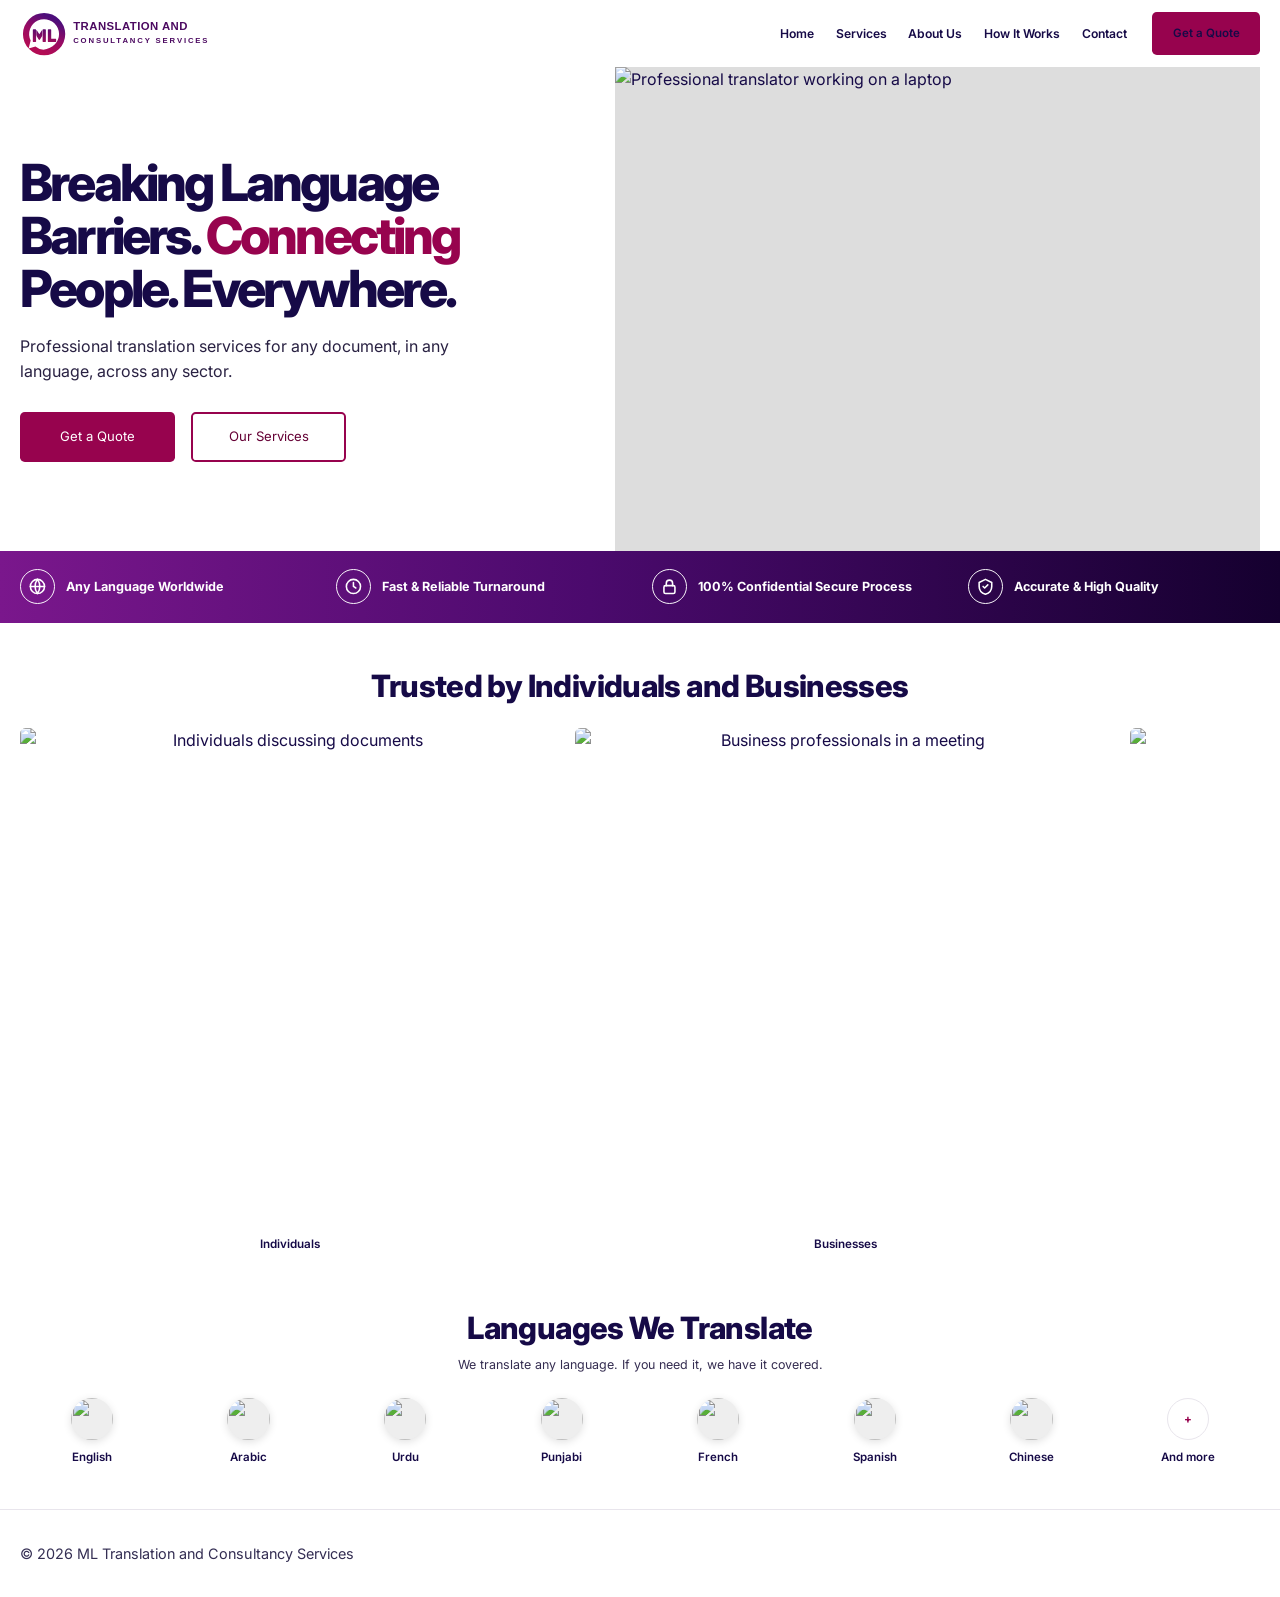
==== commit 090b06e4: "Remove footer author credit" ====
--- a/index.html
+++ b/index.html
@@ -213,15 +213,6 @@
         <p>
           &copy; <span id="year"></span> ML Translation and Consultancy Services
         </p>
-        <p>
-          Author:
-          <a
-            href="https://www.kaelix-kodes.com"
-            target="_blank"
-            rel="noopener noreferrer"
-            >Kaelix-Kodes</a
-          >
-        </p>
       </div>
     </footer>
 
--- a/css/styles.css
+++ b/css/styles.css
@@ -974,8 +974,9 @@
 }
 
 .home-page .logo__image {
-  height: 2.8rem;
-  max-width: 175px;
+  height: auto;
+  max-width: 12.5rem;
+  width: 12.5rem;
 }
 
 .home-page .site-nav {
@@ -1110,8 +1111,9 @@
 }
 
 .home-page .audience-card img {
-  aspect-ratio: 1.35 / 1;
+  aspect-ratio: 1.08 / 1;
   border-radius: 0.35rem;
+  object-fit: cover;
 }
 
 .home-page .audience-card__body {
@@ -1229,10 +1231,8 @@
   }
 
   .home-page .logo__image {
-    height: 2.7rem;
-    max-width: none;
-    object-fit: contain;
-    width: 4.05rem;
+    height: auto;
+    width: 8.7rem;
   }
 
   .home-page .nav-toggle {
